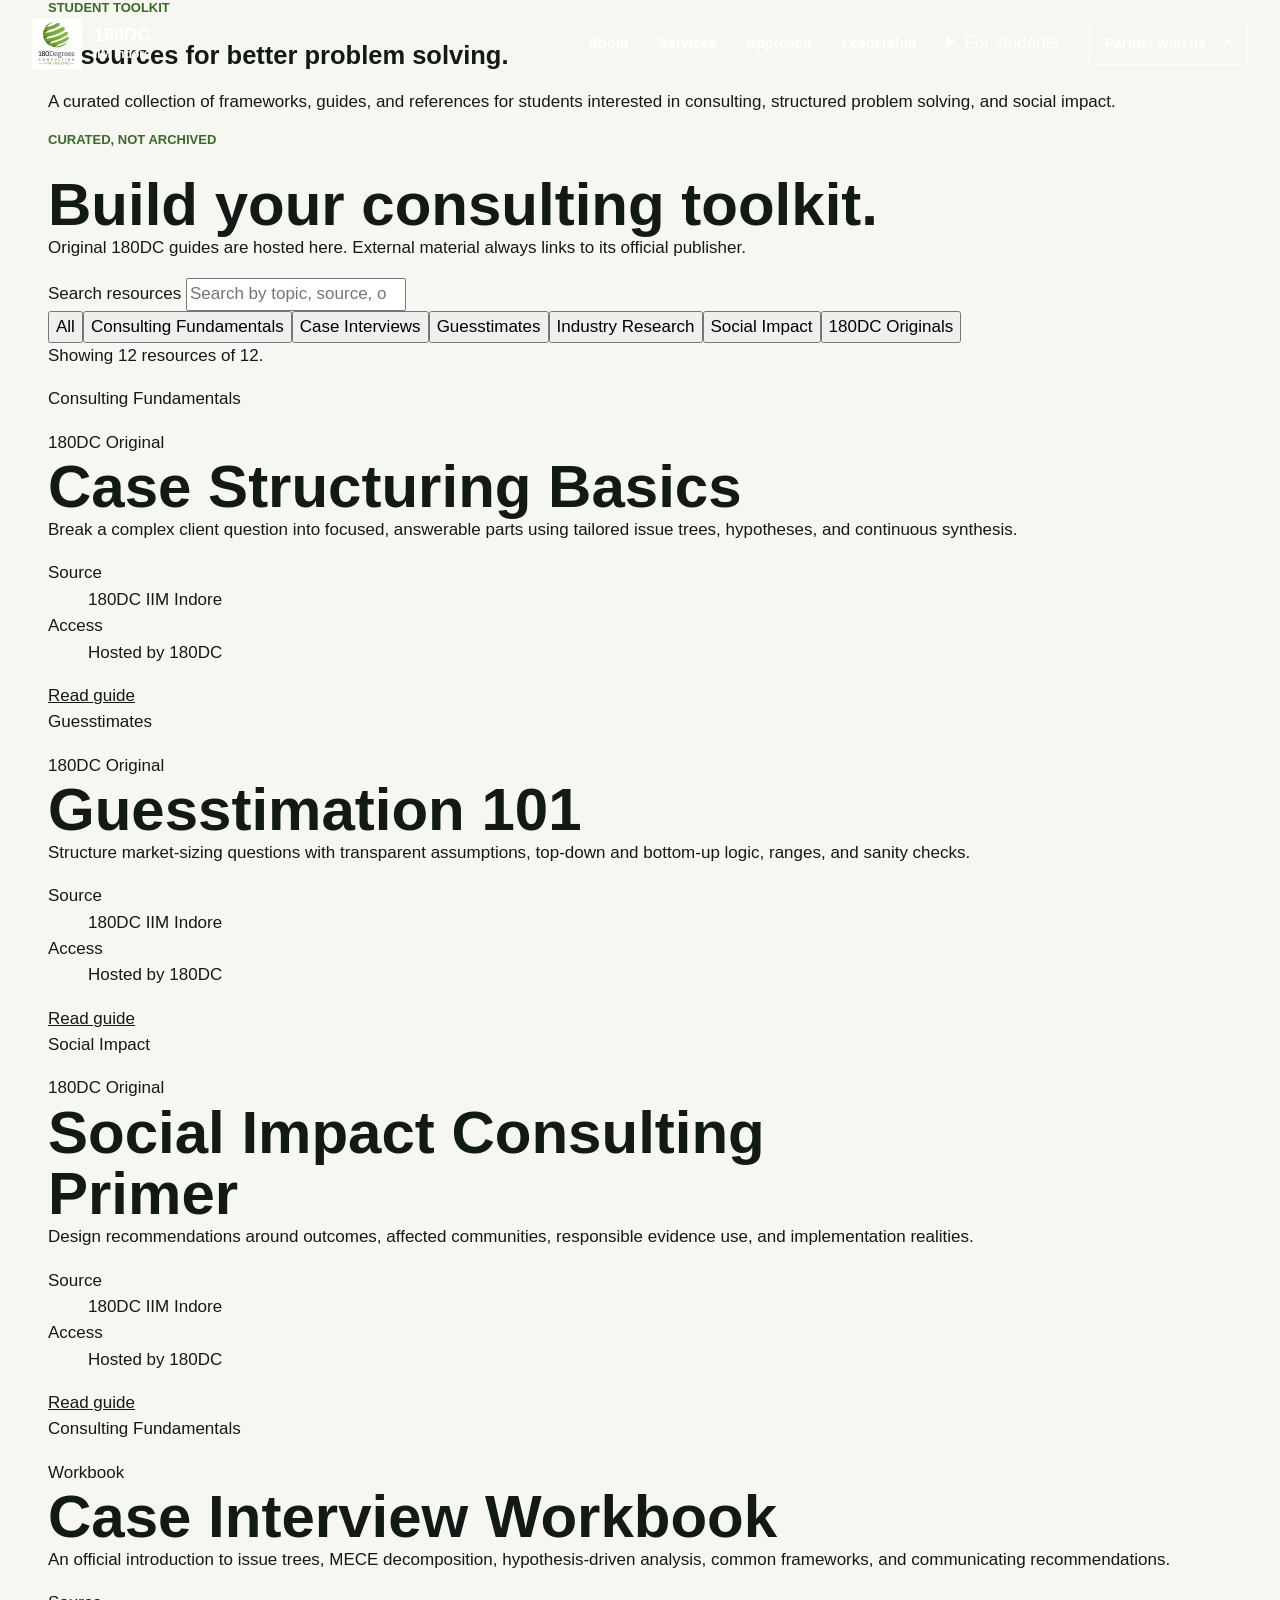
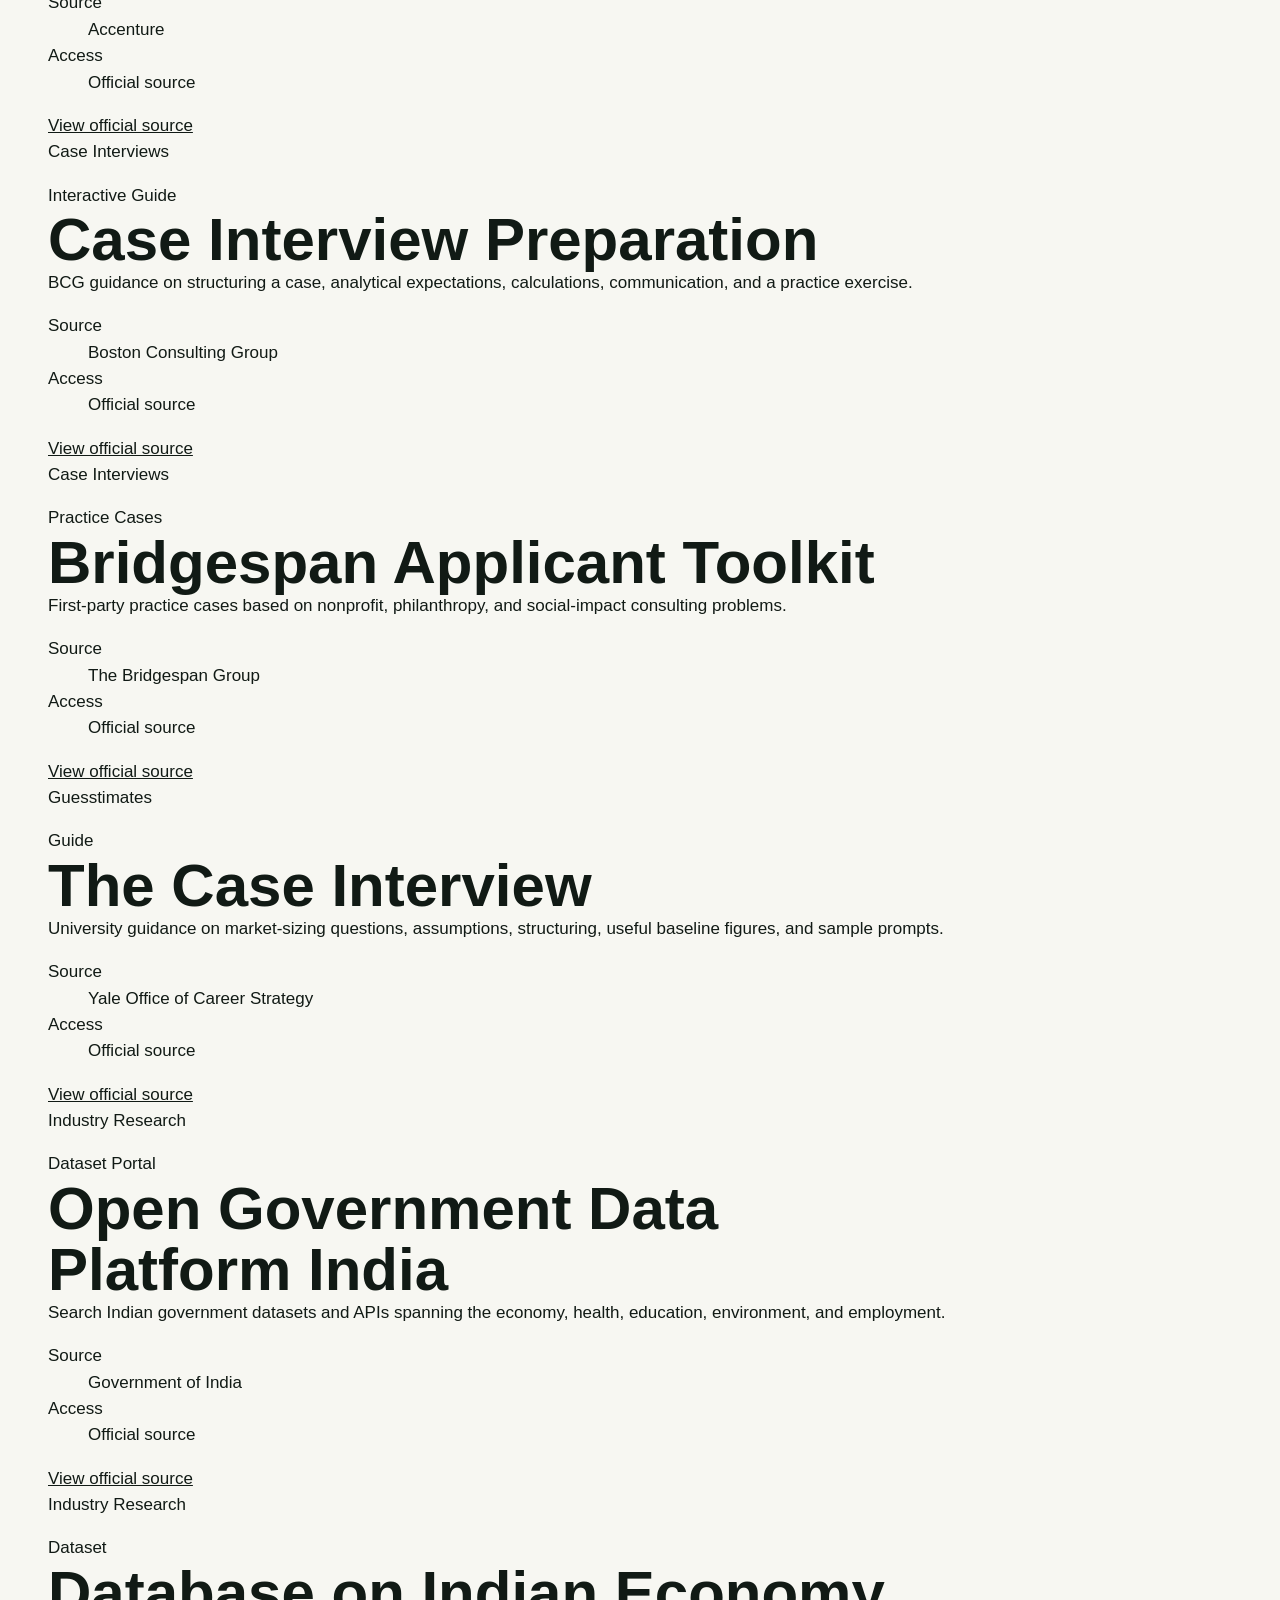
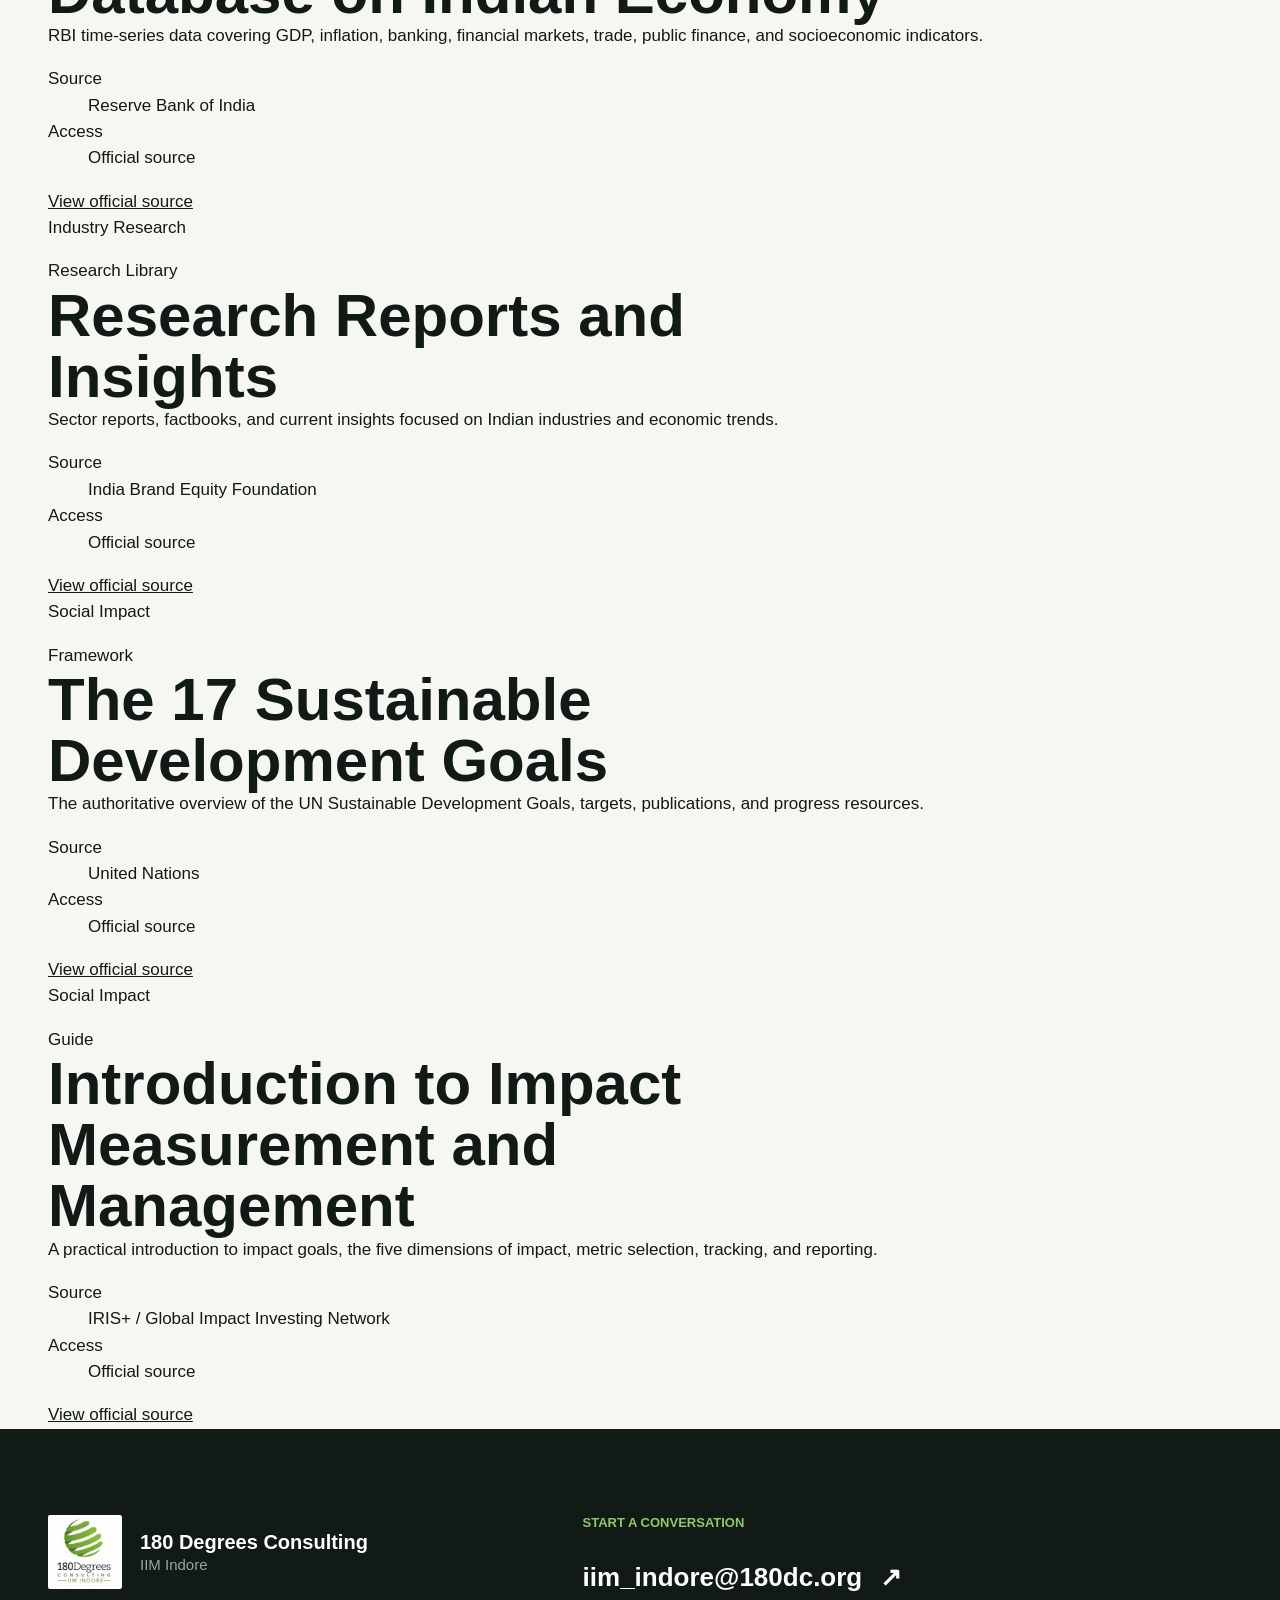
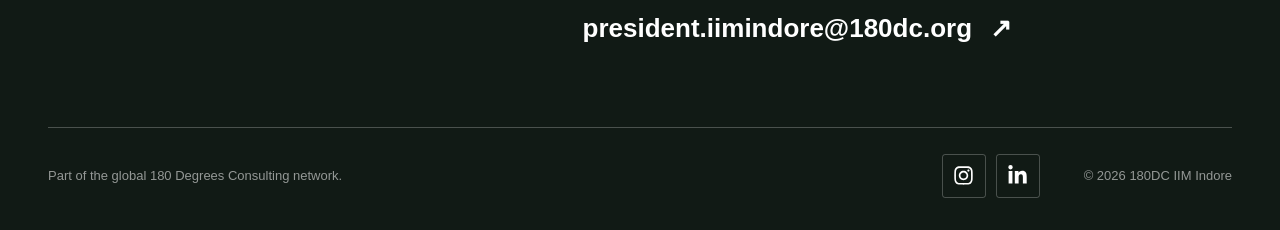
==== resources.html @ e12221c1 "Update website" ====
<!doctype html>
<html lang="en">
<head>
  <meta charset="utf-8">
  <meta name="viewport" content="width=device-width, initial-scale=1">
  <meta name="description" content="Curated consulting frameworks, guides, datasets, and social-impact resources from 180 Degrees Consulting IIM Indore.">
  <meta name="theme-color" content="#111a15">
  <title>Student Resources | 180 Degrees Consulting IIM Indore</title>
  <link rel="icon" href="assets/180dc-iim-indore-logo.jpg" type="image/jpeg">
  <link rel="stylesheet" href="styles.css">
  <script>document.documentElement.classList.add('js');</script>
</head>
<body class="inner-page resources-page">
  <a class="skip-link" href="#main-content">Skip to content</a>

  <header class="site-header site-header--solid" data-header>
    <div class="site-header__inner">
      <a class="brand" href="index.html#home" aria-label="180 Degrees Consulting IIM Indore, home">
        <img src="assets/180dc-iim-indore-logo.jpg" width="200" height="200" alt="">
        <span class="brand__name">180DC</span>
        <span class="brand__place">IIM Indore</span>
      </a>

      <button class="menu-toggle" type="button" aria-expanded="false" aria-controls="site-navigation" aria-label="Open menu" data-menu-toggle>
        <span></span>
        <span></span>
      </button>

      <nav class="site-nav" id="site-navigation" aria-label="Primary navigation" data-menu>
        <a href="index.html#about">About</a>
        <a href="index.html#services">Services</a>
        <a href="index.html#approach">Approach</a>
        <a href="index.html#leadership">Leadership</a>
        <details class="site-nav__group" data-nav-group>
          <summary>For students</summary>
          <div class="site-nav__submenu">
            <a href="index.html#join">Join 180DC</a>
            <a href="resources.html" aria-current="page">Resources</a>
          </div>
        </details>
        <a class="site-nav__cta" href="mailto:iim_indore@180dc.org?subject=Consulting%20Partnership%20Enquiry">Partner with us <span aria-hidden="true">&nearr;</span></a>
      </nav>
    </div>
  </header>

  <main id="main-content">
    <section class="resource-hero" aria-labelledby="resource-title">
      <div class="container resource-hero__inner">
        <p class="eyebrow">Student toolkit</p>
        <h1 id="resource-title">Resources for better problem solving.</h1>
        <p>A curated collection of frameworks, guides, and references for students interested in consulting, structured problem solving, and social impact.</p>
      </div>
    </section>

    <section class="resource-library" aria-labelledby="library-title">
      <div class="container">
        <div class="resource-library__heading">
          <div>
            <p class="eyebrow">Curated, not archived</p>
            <h2 id="library-title">Build your consulting toolkit.</h2>
          </div>
          <p>Original 180DC guides are hosted here. External material always links to its official publisher.</p>
        </div>

        <div class="resource-toolbar">
          <div class="resource-search">
            <label for="resource-search">Search resources</label>
            <input id="resource-search" type="search" placeholder="Search by topic, source, or skill" autocomplete="off" data-resource-search>
          </div>
          <div class="resource-filters" role="group" aria-label="Filter resources by category" data-resource-filters></div>
        </div>

        <p class="resource-status" aria-live="polite" data-resource-status></p>
        <div class="resource-grid" data-resource-grid></div>

        <div class="resource-empty" data-resource-empty hidden>
          <h2 data-empty-title>Resources coming soon.</h2>
          <p data-empty-copy>We are currently curating high-quality material for this section.</p>
          <button class="button button--dark" type="button" data-resource-reset>Clear filters</button>
        </div>

        <noscript>
          <p class="resource-empty">Enable JavaScript to browse and filter the resource collection.</p>
        </noscript>
      </div>
    </section>
  </main>

  <footer class="site-footer" id="contact">
    <div class="container footer-main">
      <div class="footer-brand">
        <img src="assets/180dc-iim-indore-logo.jpg" width="200" height="200" alt="180 Degrees Consulting IIM Indore logo" loading="lazy">
        <div>
          <strong>180 Degrees Consulting</strong>
          <span>IIM Indore</span>
        </div>
      </div>

      <div class="footer-contact">
        <p class="eyebrow eyebrow--light">Start a conversation</p>
        <a href="mailto:iim_indore@180dc.org">iim_indore@180dc.org <span aria-hidden="true">&nearr;</span></a>
        <a href="mailto:president.iimindore@180dc.org">president.iimindore@180dc.org <span aria-hidden="true">&nearr;</span></a>
      </div>
    </div>

    <div class="container footer-bottom">
      <p>Part of the global 180 Degrees Consulting network.</p>
      <nav class="footer-socials" aria-label="Social media">
        <a href="https://www.instagram.com/180dc_iimi/" target="_blank" rel="noreferrer" aria-label="Instagram" title="Instagram">
          <img src="assets/instagram.svg" width="24" height="24" alt="">
        </a>
        <a href="https://www.linkedin.com/company/180degrees-consulting-iim-indore/posts/?feedView=all" target="_blank" rel="noreferrer" aria-label="LinkedIn" title="LinkedIn">
          <img src="assets/linkedin.svg" width="24" height="24" alt="">
        </a>
      </nav>
      <p>&copy; <span data-year>2026</span> 180DC IIM Indore</p>
    </div>
  </footer>

  <script src="data/resources.js"></script>
  <script src="resources.js"></script>
  <script src="script.js"></script>
</body>
</html>
---- styles.css ----
:root {
  --ink: #111a15;
  --ink-soft: #243129;
  --paper: #f7f7f2;
  --white: #ffffff;
  --green: #5aa22f;
  --green-dark: #376c25;
  --brand-green: #86bc2a;
  --brand-ink: #0f0f0f;
  --sage: #dfe8db;
  --line: rgba(17, 26, 21, 0.2);
  --line-light: rgba(255, 255, 255, 0.24);
  --container: 1240px;
  --header-height: 88px;
  color-scheme: light;
}

* {
  box-sizing: border-box;
}

html {
  scroll-behavior: smooth;
  scroll-padding-top: var(--header-height);
}

body {
  margin: 0;
  color: var(--ink);
  background: var(--paper);
  font-family: Aptos, "Segoe UI", Arial, sans-serif;
  font-size: 17px;
  line-height: 1.55;
  letter-spacing: 0;
  -webkit-font-smoothing: antialiased;
}

body.menu-open {
  overflow: hidden;
}

img {
  display: block;
  max-width: 100%;
  height: auto;
}

a {
  color: inherit;
}

button,
a {
  -webkit-tap-highlight-color: transparent;
}

button,
input,
textarea,
select {
  font: inherit;
  letter-spacing: 0;
}

::selection {
  color: var(--white);
  background: var(--green-dark);
}

.skip-link {
  position: fixed;
  z-index: 1000;
  top: 12px;
  left: 12px;
  padding: 10px 16px;
  color: var(--ink);
  background: var(--white);
  transform: translateY(-160%);
  transition: transform 180ms ease;
}

.skip-link:focus {
  transform: translateY(0);
}

.container {
  width: min(calc(100% - 96px), var(--container));
  margin-inline: auto;
}

.section {
  padding: 132px 0;
}

.section--light {
  background: var(--paper);
}

.section--ink {
  color: var(--white);
  background: var(--ink);
}

.section--brand {
  color: var(--brand-ink);
  background: var(--brand-green);
}

.eyebrow {
  margin: 0 0 26px;
  color: var(--green-dark);
  font-size: 13px;
  font-weight: 700;
  line-height: 1.2;
  text-transform: uppercase;
  letter-spacing: 0;
}

.eyebrow--light {
  color: var(--white);
}

.eyebrow--green {
  color: #86cb58;
}

h1,
h2,
h3,
p {
  letter-spacing: 0;
}

h1,
h2,
h3 {
  margin-top: 0;
  font-family: "Aptos Display", Aptos, "Segoe UI", Arial, sans-serif;
  font-weight: 650;
  line-height: 1.02;
}

h2 {
  max-width: 880px;
  margin-bottom: 0;
  font-size: 60px;
}

h3 {
  font-size: 28px;
}

p {
  margin-top: 0;
}

.lead {
  color: var(--ink);
  font-size: 25px;
  line-height: 1.35;
}

.button {
  display: inline-flex;
  min-height: 54px;
  align-items: center;
  justify-content: center;
  gap: 20px;
  padding: 14px 22px;
  border: 1px solid transparent;
  border-radius: 3px;
  font-size: 15px;
  font-weight: 700;
  line-height: 1.1;
  text-decoration: none;
  transition: color 180ms ease, background 180ms ease, border-color 180ms ease, transform 180ms ease;
}

.button:hover {
  transform: translateY(-2px);
}

.button:focus-visible,
.text-link:focus-visible,
.site-nav a:focus-visible,
.footer-socials a:focus-visible,
.footer-contact a:focus-visible {
  outline: 3px solid var(--green);
  outline-offset: 4px;
}

.button--primary {
  color: var(--white);
  background: var(--green-dark);
  border-color: var(--green-dark);
}

.button--primary:hover {
  background: #2c5a1d;
  border-color: #2c5a1d;
}

.button--ghost {
  color: var(--white);
  background: transparent;
  border-color: rgba(255, 255, 255, 0.75);
}

.button--ghost:hover {
  color: var(--ink);
  background: var(--white);
}

.button--dark {
  color: var(--white);
  background: var(--ink);
  border-color: var(--ink);
}

.button--dark:hover {
  color: var(--ink);
  background: transparent;
}

.button--light {
  color: var(--ink);
  background: var(--white);
  border-color: var(--white);
}

.button--light:hover {
  color: var(--white);
  background: transparent;
}

.text-link {
  display: inline-flex;
  align-items: center;
  gap: 18px;
  padding-bottom: 4px;
  border-bottom: 1px solid currentColor;
  font-size: 15px;
  font-weight: 700;
  text-decoration: none;
}

.text-link span,
.button span,
.site-nav__cta span,
.footer-contact span,
.footer-socials span {
  transition: transform 180ms ease;
}

.text-link:hover span,
.button:hover span,
.site-nav__cta:hover span,
.footer-contact a:hover span,
.footer-socials a:hover span {
  transform: translate(3px, -3px);
}

.site-header {
  position: fixed;
  z-index: 100;
  top: 0;
  right: 0;
  left: 0;
  height: var(--header-height);
  color: var(--white);
  border-bottom: 1px solid transparent;
  transition: height 220ms ease, background 220ms ease, border-color 220ms ease, box-shadow 220ms ease;
}

.site-header.is-scrolled,
.site-header.is-open {
  height: 76px;
  background: var(--ink);
  border-color: rgba(255, 255, 255, 0.12);
  box-shadow: 0 8px 24px rgba(0, 0, 0, 0.12);
}

.site-header__inner {
  width: min(calc(100% - 64px), 1380px);
  height: 100%;
  margin-inline: auto;
  display: flex;
  align-items: center;
  justify-content: space-between;
}

.brand {
  display: grid;
  grid-template-columns: 50px auto;
  grid-template-rows: 1fr 1fr;
  column-gap: 12px;
  color: inherit;
  line-height: 1;
  text-decoration: none;
}

.brand img {
  width: 50px;
  height: 50px;
  grid-row: 1 / 3;
  object-fit: cover;
  border-radius: 2px;
}

.brand__name {
  align-self: end;
  font-size: 18px;
  font-weight: 750;
}

.brand__place {
  align-self: start;
  margin-top: 4px;
  font-size: 12px;
  font-weight: 600;
}

.site-nav {
  display: flex;
  align-items: center;
  gap: 30px;
}

.site-nav a {
  position: relative;
  font-size: 14px;
  font-weight: 650;
  text-decoration: none;
}

.site-nav > a:not(.site-nav__cta)::after {
  position: absolute;
  right: 0;
  bottom: -6px;
  left: 0;
  height: 1px;
  background: currentColor;
  content: "";
  transform: scaleX(0);
  transform-origin: right;
  transition: transform 180ms ease;
}

.site-nav > a:not(.site-nav__cta):hover::after {
  transform: scaleX(1);
  transform-origin: left;
}

.site-nav__cta {
  display: inline-flex;
  min-height: 42px;
  align-items: center;
  gap: 14px;
  padding: 10px 15px;
  border: 1px solid rgba(255, 255, 255, 0.7);
  border-radius: 3px;
}

.site-nav__cta:hover {
  color: var(--ink);
  background: var(--white);
}

.menu-toggle {
  display: none;
}

.hero {
  position: relative;
  height: calc(100svh - 54px);
  min-height: 560px;
  overflow: hidden;
  color: var(--white);
  background: var(--ink);
}

.hero__image,
.hero__overlay {
  position: absolute;
  inset: 0;
  width: 100%;
  height: 100%;
}

.hero__image {
  object-fit: cover;
  object-position: 61% center;
  transform: scale(1.015);
  animation: hero-settle 1.8s cubic-bezier(0.22, 1, 0.36, 1) forwards;
}

.hero__overlay {
  background: rgba(7, 16, 11, 0.48);
}

.hero__content {
  position: relative;
  z-index: 1;
  height: 100%;
  display: flex;
  flex-direction: column;
  justify-content: center;
  align-items: flex-start;
  padding-top: 84px;
}

.hero h1 {
  width: 100%;
  max-width: 980px;
  margin: 0 0 26px;
  font-size: 76px;
  text-wrap: balance;
}

.hero__statement {
  width: 100%;
  max-width: 780px;
  margin: 0 0 14px;
  font-size: 30px;
  font-weight: 600;
  line-height: 1.2;
}

.hero__copy {
  width: 100%;
  max-width: 650px;
  margin: 0 0 34px;
  color: rgba(255, 255, 255, 0.92);
  font-size: 18px;
}

.hero__actions {
  display: flex;
  gap: 12px;
}

.hero__scroll {
  position: absolute;
  z-index: 2;
  right: 38px;
  bottom: 28px;
  display: flex;
  align-items: center;
  gap: 14px;
  color: var(--white);
  font-size: 12px;
  font-weight: 700;
  text-decoration: none;
  text-transform: uppercase;
  transform: rotate(90deg) translateX(-100%);
  transform-origin: left bottom;
}

.hero__scroll-line {
  display: block;
  width: 54px;
  height: 1px;
  overflow: hidden;
  background: rgba(255, 255, 255, 0.45);
}

.hero__scroll-line::after {
  display: block;
  width: 100%;
  height: 100%;
  background: var(--white);
  content: "";
  animation: scroll-line 2s ease-in-out infinite;
}

.about-grid {
  display: grid;
  grid-template-columns: minmax(0, 1.05fr) minmax(360px, 0.7fr);
  gap: 110px;
  align-items: start;
}

.about-copy {
  padding-top: 38px;
  color: #415048;
}

.about-copy p:not(.lead) {
  margin-bottom: 22px;
}

.about-copy .text-link {
  margin-top: 10px;
  color: var(--ink);
}

.value-lines {
  display: grid;
  grid-template-columns: repeat(3, minmax(0, 1fr));
  gap: 38px;
  margin-top: 104px;
}

.value-line {
  display: grid;
  grid-template-columns: 38px 1fr;
  padding-top: 22px;
  border-top: 1px solid var(--line);
}

.value-line > span {
  grid-row: 1 / 3;
  color: var(--green-dark);
  font-size: 12px;
  font-weight: 750;
}

.value-line strong {
  font-size: 20px;
}

.value-line p {
  margin: 7px 0 0;
  color: #59665f;
  font-size: 15px;
}

.chapter-figure {
  position: relative;
  width: 100%;
  margin: 0;
  overflow: hidden;
  background: var(--ink);
}

.chapter-figure img {
  width: 100%;
  aspect-ratio: 3 / 2;
  object-fit: cover;
}

.chapter-figure figcaption {
  position: absolute;
  right: 0;
  bottom: 0;
  display: flex;
  width: min(560px, calc(100% - 48px));
  min-height: 96px;
  align-items: center;
  justify-content: space-between;
  gap: 20px;
  padding: 22px 30px;
  color: var(--white);
  background: var(--ink);
}

.chapter-figure figcaption span {
  color: #8fc965;
  font-size: 12px;
  font-weight: 750;
  text-transform: uppercase;
}

.chapter-figure figcaption strong {
  font-size: 19px;
  text-align: right;
}

.section-heading--split {
  display: grid;
  grid-template-columns: minmax(0, 1.2fr) minmax(300px, 0.5fr);
  gap: 100px;
  align-items: end;
}

.section-heading--split > p {
  margin: 0 0 8px;
  font-size: 18px;
}

.section--ink .section-heading--split > p {
  color: rgba(255, 255, 255, 0.68);
}

.services-grid {
  display: grid;
  grid-template-columns: repeat(2, minmax(0, 1fr));
  gap: 16px;
  margin-top: 72px;
}

.service-card {
  min-height: 330px;
  display: flex;
  flex-direction: column;
  padding: 34px;
  border: 1px solid rgba(255, 255, 255, 0.16);
  border-radius: 6px;
  background: rgba(255, 255, 255, 0.035);
  transition: background 200ms ease, border-color 200ms ease, transform 200ms ease;
}

.service-card:hover {
  background: rgba(255, 255, 255, 0.07);
  border-color: rgba(134, 203, 88, 0.7);
  transform: translateY(-4px);
}

.service-card__top {
  display: flex;
  justify-content: space-between;
  color: #8fc965;
  font-size: 13px;
  font-weight: 750;
}

.service-card h3 {
  max-width: 430px;
  margin: auto 0 18px;
  font-size: 34px;
}

.service-card p {
  max-width: 500px;
  margin: 0;
  color: rgba(255, 255, 255, 0.67);
  font-size: 16px;
}

.exchange {
  background: var(--sage);
}

.exchange h2 {
  margin-bottom: 80px;
}

.exchange-grid {
  display: grid;
  grid-template-columns: repeat(2, minmax(0, 1fr));
  border-top: 1px solid var(--line);
  border-bottom: 1px solid var(--line);
}

.exchange-grid article {
  position: relative;
  min-height: 460px;
  padding: 54px 56px 54px 0;
}

.exchange-grid article + article {
  padding-right: 0;
  padding-left: 56px;
  border-left: 1px solid var(--line);
}

.exchange-grid__number {
  position: absolute;
  top: 44px;
  right: 22px;
  color: rgba(17, 26, 21, 0.12);
  font-size: 92px;
  font-weight: 700;
  line-height: 1;
}

.exchange-grid__for {
  color: var(--green-dark);
  font-size: 13px;
  font-weight: 750;
  text-transform: uppercase;
}

.exchange-grid h3 {
  max-width: 430px;
  margin: 62px 0 22px;
  font-size: 36px;
}

.exchange-grid article > p:not(.exchange-grid__for) {
  max-width: 470px;
  color: #4c5a52;
}

.exchange-grid .text-link {
  margin-top: 22px;
}

.learning-framework {
  background: var(--white);
}

.learning-framework__heading > p {
  color: #4c5a52;
}

.learning-framework__heading a {
  text-decoration-color: var(--brand-green);
  text-decoration-thickness: 2px;
  text-underline-offset: 4px;
}

.learning-pillars {
  display: grid;
  grid-template-columns: repeat(3, minmax(0, 1fr));
  margin-top: 86px;
  margin-bottom: 0;
  padding-left: 0;
  list-style: none;
}

.learning-pillars li {
  min-width: 0;
  min-height: 330px;
  padding: 26px 40px 0;
  border-top: 2px solid var(--ink);
}

.learning-pillars li:first-child {
  padding-left: 0;
}

.learning-pillars li + li {
  border-left: 1px solid var(--line);
}

.learning-pillars li:last-child {
  padding-right: 0;
}

.learning-pillars__number {
  display: block;
  margin-bottom: 66px;
  color: #536158;
  font-size: 13px;
  font-weight: 750;
}

.learning-pillars__gloss {
  margin: 0 0 12px;
  color: var(--green-dark);
  font-size: 13px;
  font-weight: 750;
  text-transform: uppercase;
}

.learning-pillars h3 {
  margin: 0 0 20px;
  font-size: 50px;
}

.learning-pillars li > p:last-child {
  max-width: 340px;
  margin: 0;
  color: #4c5a52;
  font-size: 16px;
}

.section--brand .section-heading--split > p {
  color: rgba(15, 15, 15, 0.72);
}

.section--brand .process-list li,
.section--brand .process-list li::before {
  border-color: var(--brand-ink);
}

.section--brand .process-list p {
  color: rgba(15, 15, 15, 0.72);
}

.process-list {
  display: grid;
  grid-template-columns: repeat(4, minmax(0, 1fr));
  margin-top: 86px;
  margin-bottom: 0;
  padding-left: 0;
  list-style: none;
}

.process-list li {
  position: relative;
  min-height: 286px;
  padding: 28px 26px 0;
  border-top: 2px solid var(--ink);
}

.process-list li::before {
  position: absolute;
  top: -7px;
  left: 0;
  width: 12px;
  height: 12px;
  border: 2px solid var(--ink);
  border-radius: 50%;
  background: var(--brand-green);
  content: "";
}

.process-list li > span {
  font-size: 13px;
  font-weight: 750;
}

.process-list h3 {
  margin: 92px 0 12px;
  font-size: 30px;
}

.process-list p {
  margin: 0;
  color: rgba(17, 26, 21, 0.7);
  font-size: 15px;
}

.leadership {
  background: var(--paper);
}

.leadership-heading {
  display: grid;
  grid-template-columns: minmax(0, 1.1fr) minmax(320px, 0.65fr);
  gap: 80px;
  align-items: end;
}

.leadership-heading > p {
  max-width: 520px;
  margin: 0 0 8px;
  color: #536158;
  font-size: 18px;
}

.leadership-carousel {
  min-width: 0;
  margin-top: 72px;
}

.leadership-carousel__viewport,
.leadership-carousel__track,
.leader-slide,
.leader-slide__content {
  min-width: 0;
}

.leadership-carousel__viewport {
  touch-action: pan-y;
}

.leadership-carousel__track {
  margin: 0;
  padding: 0;
  list-style: none;
}

.leader-slide {
  display: grid;
  grid-template-columns: minmax(280px, 440px) minmax(0, 1fr);
  gap: 88px;
  align-items: center;
}

.leader-slide + .leader-slide {
  margin-top: 96px;
  padding-top: 96px;
  border-top: 1px solid var(--line);
}

.leadership-carousel.is-ready .leadership-carousel__track {
  display: grid;
}

.leadership-carousel.is-ready .leader-slide {
  grid-area: 1 / 1;
  z-index: 0;
  opacity: 0;
  pointer-events: none;
  visibility: hidden;
  transform: translateY(14px);
  transition:
    opacity 900ms cubic-bezier(0.22, 1, 0.36, 1),
    transform 900ms cubic-bezier(0.22, 1, 0.36, 1),
    visibility 0s linear 900ms;
}

.leadership-carousel.is-ready .leader-slide + .leader-slide {
  margin-top: 0;
  padding-top: 0;
  border-top: 0;
}

.leadership-carousel.is-ready .leader-slide.is-active {
  z-index: 1;
  opacity: 1;
  pointer-events: auto;
  visibility: visible;
  transform: translateY(0);
  transition-delay: 0s;
}

.leader-slide__media {
  position: relative;
  width: 100%;
  max-width: 440px;
  aspect-ratio: 4 / 5;
  margin: 0;
}

.leader-slide__media::before {
  position: absolute;
  top: -18px;
  right: -18px;
  width: 44%;
  height: 38%;
  background: var(--brand-green);
  content: "";
}

.leader-slide__media img {
  position: relative;
  z-index: 1;
  width: 100%;
  height: 100%;
  object-fit: cover;
  object-position: 50% 50%;
}

.leader-slide__media--prahith img {
  object-position: 50% 28%;
}

.leader-slide__media--presidents img {
  object-position: 50% 50%;
}

.leader-slide__media--aditya img {
  object-position: 52% 50%;
}

.leader-slide__role {
  margin: 0 0 18px;
  color: var(--green-dark);
  font-size: 14px;
  font-weight: 750;
  text-transform: uppercase;
}

.leader-slide h3 {
  max-width: 680px;
  margin-bottom: 34px;
  font-size: 60px;
  overflow-wrap: anywhere;
}

.leader-slide__chapter {
  margin: 0;
  color: #536158;
  font-size: 16px;
  font-weight: 650;
  line-height: 1.4;
}

.pathways {
  display: grid;
  grid-template-columns: repeat(2, minmax(0, 1fr));
}

.pathway {
  min-height: 620px;
  display: flex;
  align-items: flex-end;
  padding: 76px max(48px, calc((100vw - var(--container)) / 2));
}

.pathway > div {
  max-width: 520px;
}

.pathway h2 {
  margin-bottom: 28px;
  font-size: 54px;
}

.pathway p:not(.eyebrow) {
  margin-bottom: 34px;
  font-size: 18px;
}

.pathway--partner {
  color: var(--white);
  background: var(--green-dark);
}

.pathway--partner p:not(.eyebrow) {
  color: rgba(255, 255, 255, 0.78);
}

.pathway--join {
  color: var(--brand-ink);
  background: var(--brand-green);
}

.pathway--join .button--dark {
  color: var(--white);
  background: var(--brand-ink);
  border-color: var(--brand-ink);
}

.pathway--join .button--dark:hover {
  color: var(--brand-ink);
  background: var(--white);
  border-color: var(--white);
}

.site-footer {
  padding: 86px 0 32px;
  color: var(--white);
  background: var(--ink);
}

.footer-main {
  display: grid;
  grid-template-columns: 0.7fr 1fr;
  gap: 80px;
  align-items: start;
  padding-bottom: 74px;
}

.footer-brand {
  display: flex;
  align-items: center;
  gap: 18px;
}

.footer-brand img {
  width: 74px;
  height: 74px;
  object-fit: cover;
  border-radius: 2px;
}

.footer-brand div {
  display: flex;
  flex-direction: column;
  line-height: 1.3;
}

.footer-brand strong {
  font-size: 20px;
}

.footer-brand span {
  color: rgba(255, 255, 255, 0.6);
  font-size: 15px;
}

.footer-contact {
  display: flex;
  flex-direction: column;
  align-items: flex-start;
}

.footer-contact .eyebrow {
  margin-bottom: 22px;
  color: #8fc965;
}

.footer-contact a {
  display: inline-flex;
  align-items: center;
  gap: 18px;
  padding: 5px 0;
  font-size: 26px;
  font-weight: 600;
  text-decoration: none;
}

.footer-bottom {
  display: grid;
  grid-template-columns: 1fr auto auto;
  gap: 44px;
  align-items: center;
  padding-top: 26px;
  border-top: 1px solid var(--line-light);
  color: rgba(255, 255, 255, 0.55);
  font-size: 13px;
}

.footer-bottom p {
  margin: 0;
}

.footer-socials {
  display: flex;
  gap: 10px;
}

.footer-socials a {
  width: 44px;
  height: 44px;
  display: grid;
  place-items: center;
  border: 1px solid var(--line-light);
  border-radius: 3px;
  color: var(--white);
  text-decoration: none;
  transition: background 180ms ease, border-color 180ms ease, transform 180ms ease;
}

.footer-socials a:hover {
  background: var(--green-dark);
  border-color: var(--green-dark);
  transform: translateY(-2px);
}

.footer-socials img {
  width: 21px;
  height: 21px;
}

.js [data-reveal] {
  opacity: 0;
  transform: translateY(24px);
  transition: opacity 700ms cubic-bezier(0.22, 1, 0.36, 1), transform 700ms cubic-bezier(0.22, 1, 0.36, 1);
}

.js [data-reveal].is-visible {
  opacity: 1;
  transform: translateY(0);
}

@keyframes hero-settle {
  to { transform: scale(1); }
}

@keyframes scroll-line {
  0% { transform: translateX(-100%); }
  50%, 100% { transform: translateX(100%); }
}

@media (max-width: 1080px) {
  .container {
    width: min(calc(100% - 64px), var(--container));
  }

  .site-nav {
    gap: 20px;
  }

  .hero h1 {
    font-size: 64px;
  }

  h2 {
    font-size: 52px;
  }

  .about-grid {
    gap: 64px;
  }

  .leader-slide {
    gap: 64px;
  }

  .process-list {
    grid-template-columns: repeat(2, minmax(0, 1fr));
    row-gap: 52px;
  }

  .pathway {
    min-height: 560px;
    padding: 64px 40px;
  }
}

@media (max-width: 900px) {
  .learning-pillars {
    grid-template-columns: 1fr;
    gap: 42px;
    margin-top: 64px;
  }

  .learning-pillars li,
  .learning-pillars li:first-child,
  .learning-pillars li:last-child {
    min-height: 0;
    padding: 28px 0 8px;
  }

  .learning-pillars li + li {
    border-left: 0;
  }

  .learning-pillars__number {
    margin-bottom: 44px;
  }

  .leadership-carousel {
    max-width: 680px;
  }

  .leader-slide {
    grid-template-columns: 1fr;
    gap: 42px;
  }

  .leader-slide__media {
    max-width: 500px;
  }

  .leader-slide__media::before {
    top: -14px;
    right: -14px;
  }

}

@media (max-width: 820px) {
  :root {
    --header-height: 72px;
  }

  .container {
    width: min(calc(100% - 40px), var(--container));
  }

  .section {
    padding: 92px 0;
  }

  h2 {
    font-size: 44px;
  }

  .site-header,
  .site-header.is-scrolled,
  .site-header.is-open {
    height: 72px;
  }

  .site-header__inner {
    width: calc(100% - 40px);
  }

  .brand {
    grid-template-columns: 42px auto;
  }

  .brand img {
    width: 42px;
    height: 42px;
  }

  .menu-toggle {
    position: relative;
    z-index: 2;
    width: 44px;
    height: 44px;
    display: grid;
    place-items: center;
    padding: 0;
    border: 0;
    color: var(--white);
    background: transparent;
    cursor: pointer;
  }

  .menu-toggle span {
    position: absolute;
    width: 24px;
    height: 2px;
    background: currentColor;
    transition: transform 180ms ease, top 180ms ease;
  }

  .menu-toggle span:first-child {
    top: 17px;
  }

  .menu-toggle span:last-child {
    top: 25px;
  }

  .menu-toggle[aria-expanded="true"] span:first-child {
    top: 21px;
    transform: rotate(45deg);
  }

  .menu-toggle[aria-expanded="true"] span:last-child {
    top: 21px;
    transform: rotate(-45deg);
  }

  .site-nav {
    position: fixed;
    inset: 72px 0 0;
    display: flex;
    flex-direction: column;
    align-items: stretch;
    gap: 0;
    padding: 30px 20px 44px;
    color: var(--white);
    background: var(--ink);
    opacity: 0;
    pointer-events: none;
    visibility: hidden;
    transform: translateY(-12px);
    transition: opacity 180ms ease, transform 180ms ease, visibility 0s linear 180ms;
  }

  .site-nav.is-open {
    opacity: 1;
    pointer-events: auto;
    visibility: visible;
    transform: translateY(0);
    transition-delay: 0s;
  }

  .site-nav > a:not(.site-nav__cta) {
    display: block;
  }

  .site-nav a {
    padding: 17px 4px;
    border-bottom: 1px solid rgba(255, 255, 255, 0.14);
    font-size: 24px;
  }

  .site-nav__cta {
    min-height: 54px;
    justify-content: space-between;
    margin-top: 22px;
    padding: 14px 16px !important;
    border: 1px solid rgba(255, 255, 255, 0.6) !important;
    font-size: 16px !important;
  }

  .hero {
    height: calc(100svh - 48px);
    min-height: 560px;
  }

  .hero__content {
    padding-top: 72px;
    padding-bottom: 36px;
    justify-content: flex-end;
  }

  .hero__image {
    object-position: 67% center;
  }

  .hero h1 {
    font-size: 52px;
  }

  .hero__statement {
    font-size: 25px;
  }

  .hero__copy {
    max-width: 560px;
    font-size: 16px;
  }

  .hero__scroll {
    display: none;
  }

  .about-grid,
  .section-heading--split,
  .leadership-heading,
  .footer-main {
    grid-template-columns: 1fr;
  }

  .about-grid,
  .section-heading--split,
  .leadership-heading {
    gap: 42px;
  }

  .about-copy {
    padding-top: 0;
  }

  .value-lines {
    grid-template-columns: 1fr;
    gap: 28px;
    margin-top: 72px;
  }

  .chapter-figure figcaption {
    position: relative;
    width: 100%;
    max-width: none;
  }

  .services-grid {
    grid-template-columns: 1fr;
  }

  .service-card {
    min-height: 290px;
  }

  .exchange-grid {
    grid-template-columns: 1fr;
  }

  .exchange-grid article,
  .exchange-grid article + article {
    min-height: 400px;
    padding: 46px 0;
    border-left: 0;
  }

  .exchange-grid article + article {
    border-top: 1px solid var(--line);
  }

  .exchange-grid__number {
    right: 12px;
  }

  .pathways {
    grid-template-columns: 1fr;
  }

  .pathway {
    min-height: 520px;
    padding: 64px 32px;
  }

  .footer-main {
    gap: 54px;
  }

  .footer-bottom {
    grid-template-columns: 1fr auto;
  }

  .footer-bottom > p:first-child {
    grid-column: 1 / -1;
  }
}

@media (max-width: 560px) {
  body {
    font-size: 16px;
  }

  .container {
    width: calc(100% - 36px);
  }

  .section {
    padding: 78px 0;
  }

  .eyebrow {
    margin-bottom: 20px;
  }

  h2 {
    font-size: 38px;
  }

  .brand__name {
    font-size: 16px;
  }

  .brand__place {
    font-size: 11px;
  }

  .hero {
    height: calc(100svh - 42px);
    min-height: 520px;
  }

  .hero__overlay {
    background: rgba(7, 16, 11, 0.56);
  }

  .hero__content {
    padding-bottom: 28px;
  }

  .hero h1 {
    margin-bottom: 20px;
    font-size: 43px;
  }

  .hero__statement {
    font-size: 22px;
  }

  .hero__copy {
    margin-bottom: 24px;
    overflow-wrap: anywhere;
  }

  .hero__actions {
    width: 100%;
    flex-direction: column;
  }

  .hero__actions .button {
    width: 100%;
    justify-content: space-between;
  }

  .lead {
    font-size: 22px;
  }

  .chapter-figure figcaption {
    min-height: 84px;
    padding: 18px;
  }

  .chapter-figure figcaption strong {
    max-width: 190px;
    font-size: 16px;
  }

  .services-grid {
    margin-top: 52px;
  }

  .service-card {
    min-height: 280px;
    padding: 26px;
  }

  .service-card h3 {
    font-size: 30px;
  }

  .exchange h2 {
    margin-bottom: 54px;
  }

  .exchange-grid h3 {
    font-size: 31px;
  }

  .learning-pillars h3 {
    font-size: 40px;
  }

  .process-list {
    grid-template-columns: 1fr;
    gap: 0;
    margin-top: 62px;
  }

  .process-list li {
    min-height: 240px;
  }

  .process-list h3 {
    margin-top: 62px;
  }

  .leadership-heading > p {
    font-size: 16px;
  }

  .leadership-carousel {
    margin-top: 56px;
  }

  .leader-slide h3 {
    margin-bottom: 26px;
    font-size: 44px;
  }

  .pathway {
    min-height: 480px;
    padding: 56px 22px;
  }

  .pathway h2 {
    font-size: 42px;
  }

  .footer-contact a {
    max-width: 100%;
    gap: 10px;
    font-size: 16px;
    overflow-wrap: anywhere;
  }

  .footer-bottom {
    grid-template-columns: 1fr;
    gap: 22px;
  }

  .footer-bottom > p:first-child {
    grid-column: auto;
  }
}

@media (max-width: 560px) and (max-height: 650px) {
  .hero__content {
    padding-top: 72px;
    padding-bottom: 18px;
  }

  .hero .eyebrow {
    margin-bottom: 12px;
    font-size: 11px;
  }

  .hero h1 {
    margin-bottom: 14px;
    font-size: 36px;
  }

  .hero__statement {
    margin-bottom: 10px;
    font-size: 19px;
  }

  .hero__copy {
    margin-bottom: 14px;
    font-size: 14px;
    line-height: 1.4;
  }

  .hero__actions {
    gap: 8px;
  }

  .hero__actions .button {
    min-height: 48px;
    padding: 11px 18px;
  }
}

.section--brand .eyebrow,
.pathway--join .eyebrow {
  color: var(--brand-ink);
}

@media (prefers-reduced-motion: reduce) {
  html {
    scroll-behavior: auto;
  }

  *,
  *::before,
  *::after {
    animation-duration: 0.01ms !important;
    animation-iteration-count: 1 !important;
    transition-duration: 0.01ms !important;
  }

  .js [data-reveal] {
    opacity: 1;
    transform: none;
  }
}
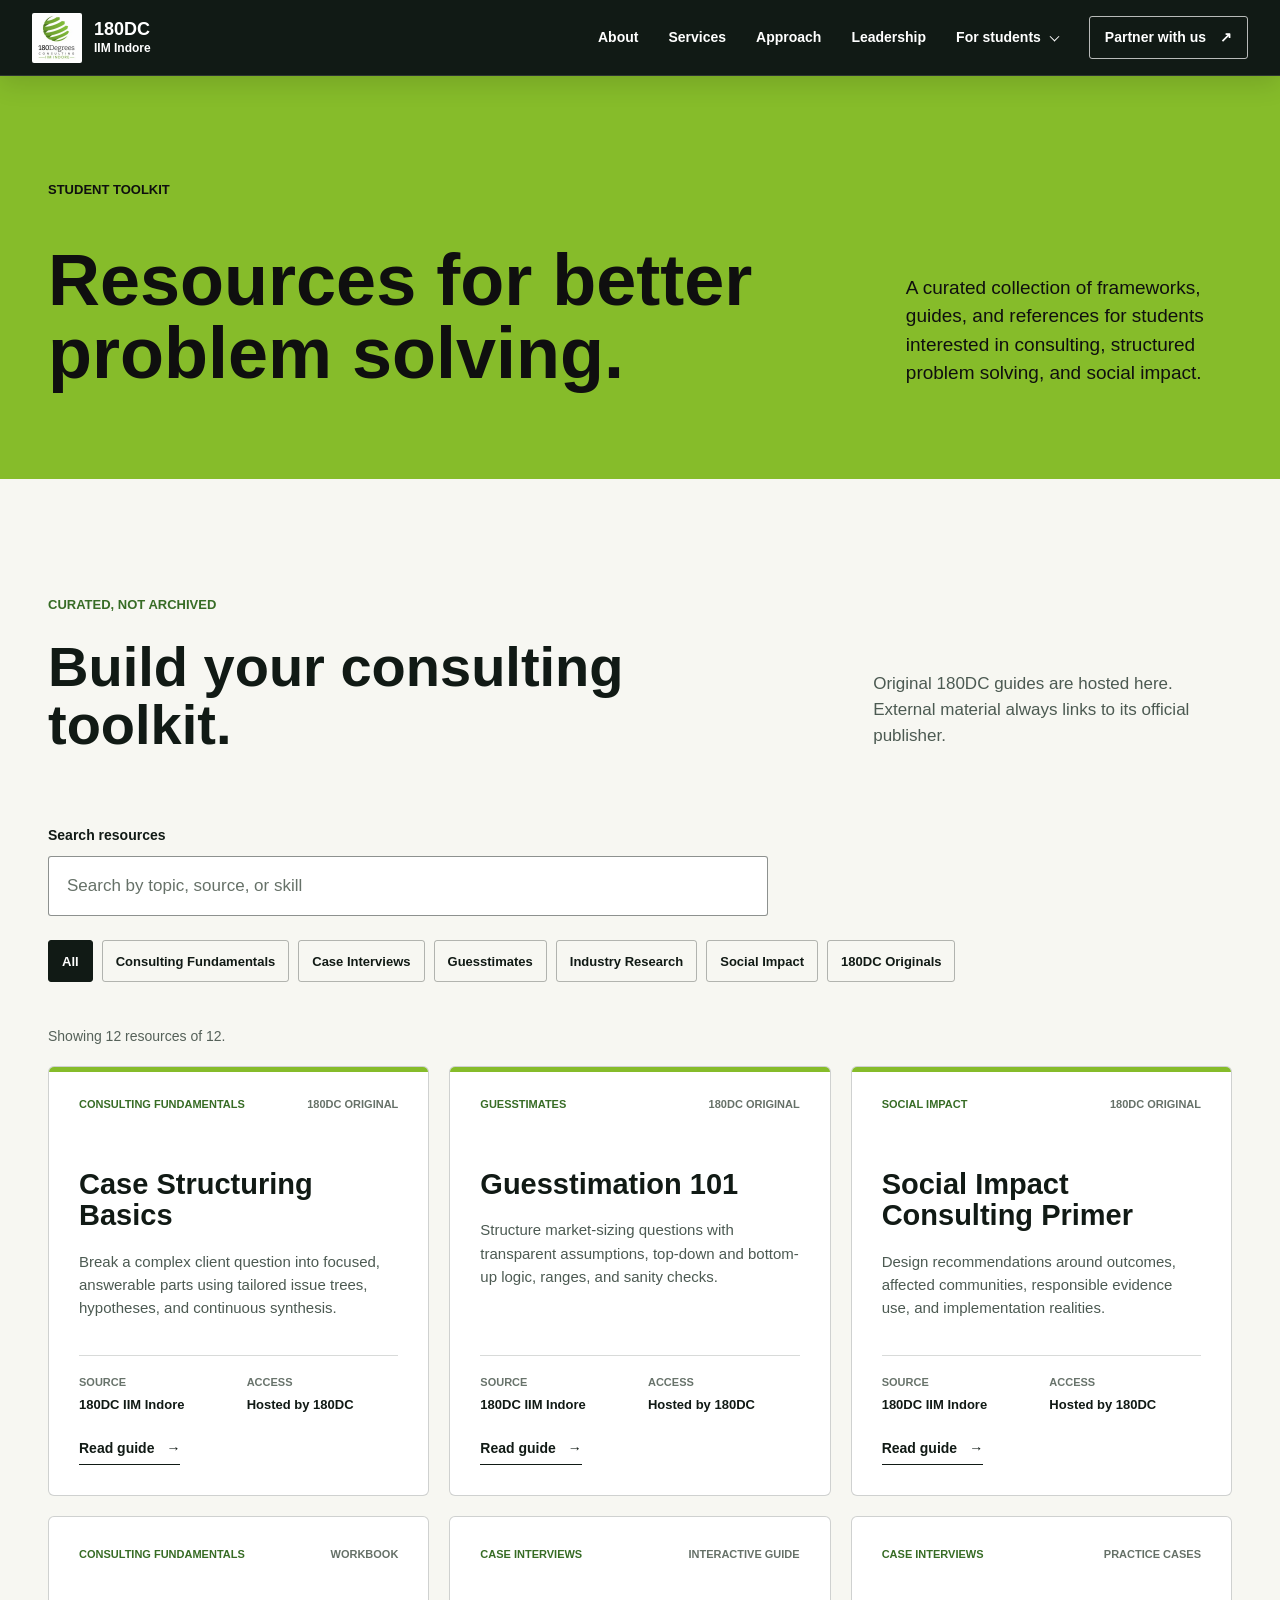
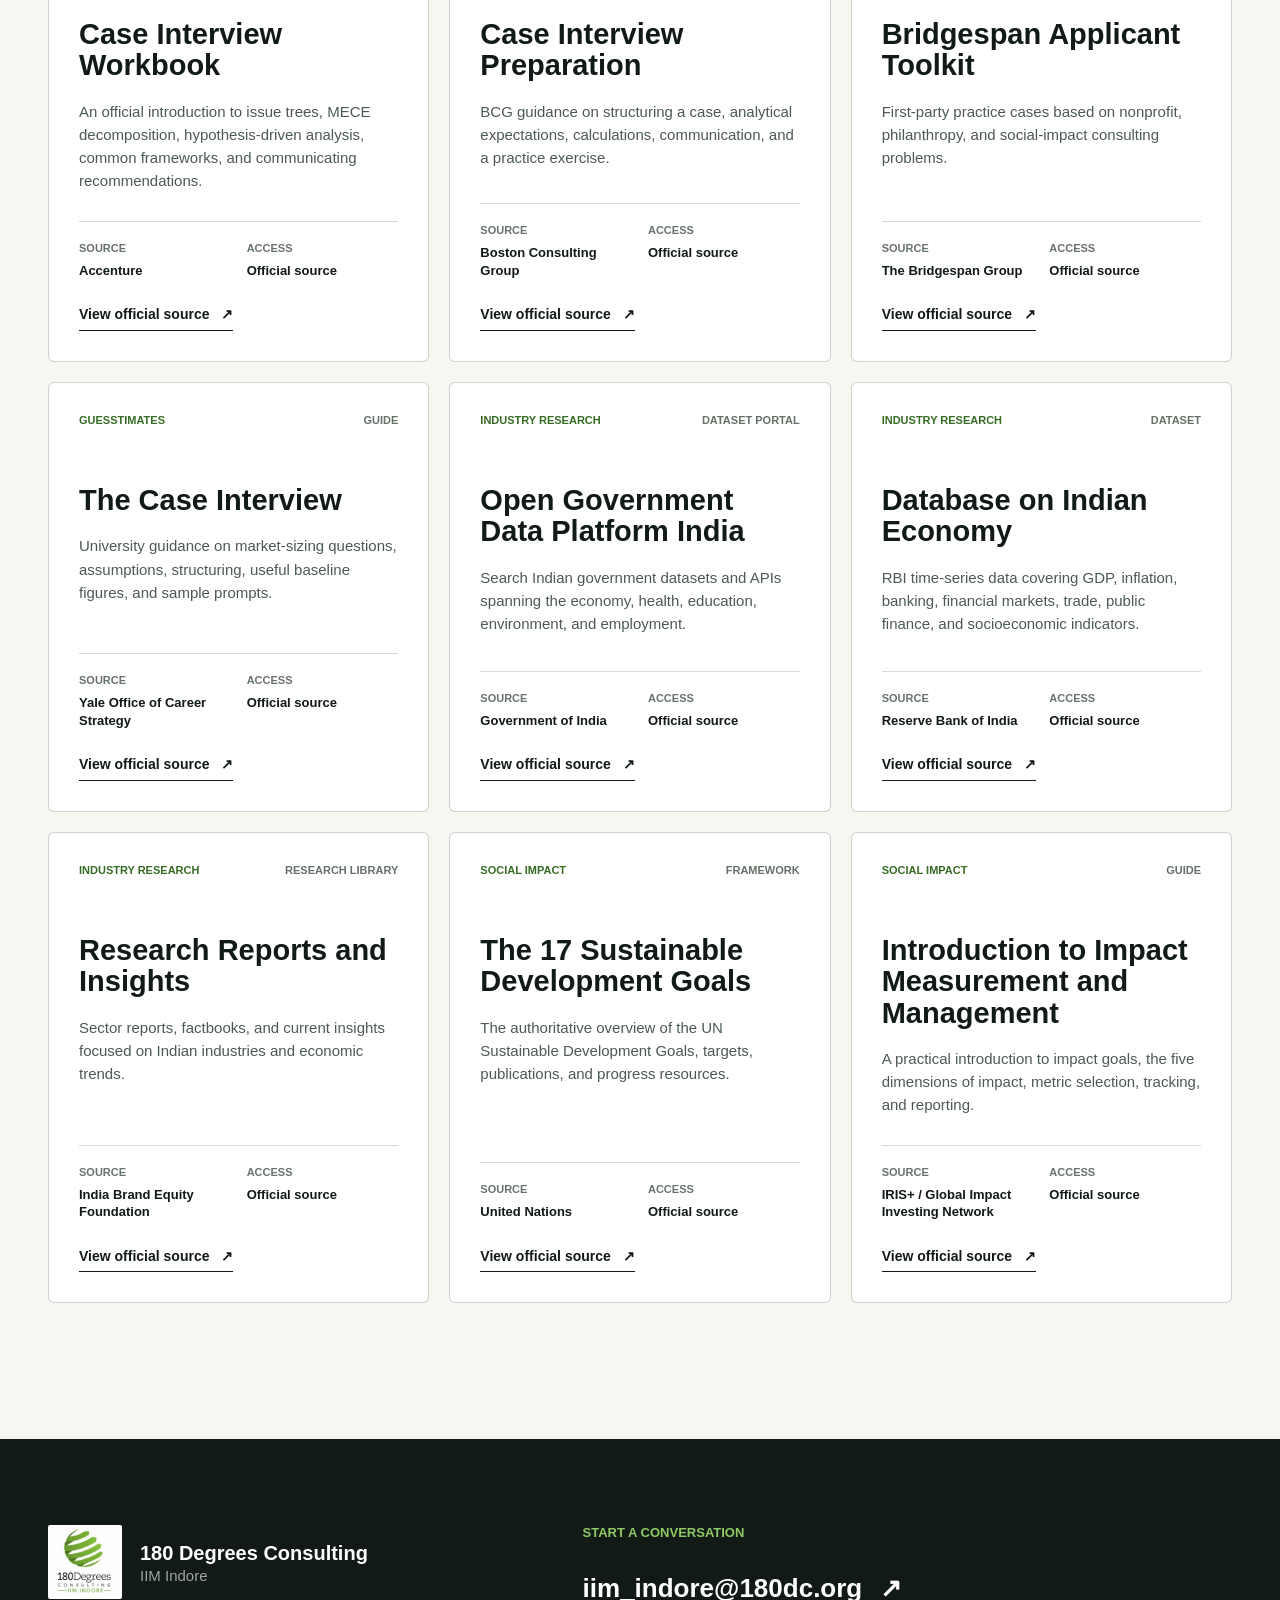
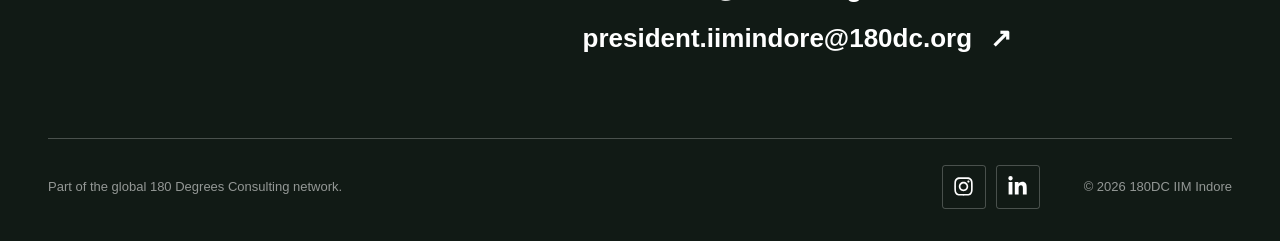
==== commit 82c28e1a: "Update website" ====
--- a/resources.html
+++ b/resources.html
@@ -34,7 +34,7 @@
         <details class="site-nav__group" data-nav-group>
           <summary>For students</summary>
           <div class="site-nav__submenu">
-            <a href="index.html#join">Join 180DC</a>
+            <a href="https://www.instagram.com/180dc_iimi/" target="_blank" rel="noreferrer">Follow our work</a>
             <a href="resources.html" aria-current="page">Resources</a>
           </div>
         </details>
--- a/styles.css
+++ b/styles.css
@@ -183,8 +183,14 @@
 .button:focus-visible,
 .text-link:focus-visible,
 .site-nav a:focus-visible,
+.site-nav summary:focus-visible,
 .footer-socials a:focus-visible,
-.footer-contact a:focus-visible {
+.footer-contact a:focus-visible,
+.resource-filter:focus-visible,
+.resource-search input:focus-visible,
+.resource-card__action:focus-visible,
+.guide-back:focus-visible,
+.guide-toc a:focus-visible {
   outline: 3px solid var(--green);
   outline-offset: 4px;
 }
@@ -273,7 +279,8 @@
 }
 
 .site-header.is-scrolled,
-.site-header.is-open {
+.site-header.is-open,
+.site-header--solid {
   height: 76px;
   background: var(--ink);
   border-color: rgba(255, 255, 255, 0.12);
@@ -331,6 +338,64 @@
   font-size: 14px;
   font-weight: 650;
   text-decoration: none;
+}
+
+.site-nav__group {
+  position: relative;
+}
+
+.site-nav__group summary {
+  position: relative;
+  padding-right: 18px;
+  font-size: 14px;
+  font-weight: 650;
+  list-style: none;
+  cursor: pointer;
+}
+
+.site-nav__group summary::-webkit-details-marker {
+  display: none;
+}
+
+.site-nav__group summary::after {
+  position: absolute;
+  top: 50%;
+  right: 1px;
+  width: 6px;
+  height: 6px;
+  border-right: 1px solid currentColor;
+  border-bottom: 1px solid currentColor;
+  content: "";
+  transform: translateY(-70%) rotate(45deg);
+  transition: transform 180ms ease;
+}
+
+.site-nav__group[open] summary::after {
+  transform: translateY(-30%) rotate(225deg);
+}
+
+.site-nav__submenu {
+  position: absolute;
+  top: calc(100% + 18px);
+  left: -18px;
+  width: 204px;
+  padding: 8px;
+  color: var(--ink);
+  background: var(--white);
+  border: 1px solid rgba(17, 26, 21, 0.12);
+  border-radius: 3px;
+  box-shadow: 0 18px 40px rgba(0, 0, 0, 0.18);
+}
+
+.site-nav__submenu a {
+  display: block;
+  padding: 12px 11px;
+  border-radius: 2px;
+}
+
+.site-nav__submenu a:hover,
+.site-nav__submenu a[aria-current="page"] {
+  background: var(--sage);
 }
 
 .site-nav > a:not(.site-nav__cta)::after {
@@ -986,6 +1051,17 @@
   font-size: 18px;
 }
 
+.pathway__actions {
+  display: flex;
+  flex-wrap: wrap;
+  align-items: center;
+  gap: 24px;
+}
+
+.pathway__actions .text-link {
+  color: var(--brand-ink);
+}
+
 .pathway--partner {
   color: var(--white);
   background: var(--green-dark);
@@ -1118,6 +1194,525 @@
   height: 21px;
 }
 
+/* Student resource library */
+.resource-hero {
+  padding: calc(var(--header-height) + 76px) 0 88px;
+  color: var(--brand-ink);
+  background: var(--brand-green);
+}
+
+.resource-hero__inner {
+  display: grid;
+  grid-template-columns: minmax(0, 1.55fr) minmax(280px, 0.65fr);
+  gap: 80px;
+  align-items: end;
+}
+
+.resource-hero .eyebrow {
+  grid-column: 1 / -1;
+  margin-bottom: -34px;
+  color: var(--brand-ink);
+}
+
+.resource-hero h1 {
+  max-width: 900px;
+  margin-bottom: 0;
+  font-size: 72px;
+}
+
+.resource-hero__inner > p:last-child {
+  margin-bottom: 3px;
+  font-size: 19px;
+  line-height: 1.5;
+}
+
+.resource-library {
+  padding: 118px 0 136px;
+  background: var(--paper);
+}
+
+.resource-library__heading {
+  display: grid;
+  grid-template-columns: minmax(0, 1.35fr) minmax(280px, 0.65fr);
+  gap: 80px;
+  align-items: end;
+}
+
+.resource-library__heading h2 {
+  font-size: 56px;
+}
+
+.resource-library__heading > p {
+  max-width: 430px;
+  margin-bottom: 3px;
+  color: #4c5a52;
+  font-size: 17px;
+}
+
+.resource-toolbar {
+  margin-top: 72px;
+}
+
+.resource-search {
+  max-width: 720px;
+}
+
+.resource-search label {
+  display: block;
+  margin-bottom: 10px;
+  font-size: 14px;
+  font-weight: 750;
+}
+
+.resource-search input {
+  width: 100%;
+  min-height: 60px;
+  padding: 15px 18px;
+  border: 1px solid rgba(17, 26, 21, 0.48);
+  border-radius: 3px;
+  color: var(--ink);
+  background: var(--white);
+  outline: none;
+  transition: border-color 180ms ease, box-shadow 180ms ease;
+}
+
+.resource-search input::placeholder {
+  color: #667168;
+  opacity: 1;
+}
+
+.resource-search input:focus-visible {
+  border-color: var(--green-dark);
+  box-shadow: 0 0 0 3px rgba(90, 162, 47, 0.18);
+}
+
+.resource-filters {
+  display: flex;
+  flex-wrap: wrap;
+  gap: 9px;
+  margin-top: 24px;
+}
+
+.resource-filter {
+  min-height: 42px;
+  padding: 9px 13px;
+  border: 1px solid rgba(17, 26, 21, 0.3);
+  border-radius: 3px;
+  color: var(--ink);
+  background: transparent;
+  font-size: 13px;
+  font-weight: 700;
+  line-height: 1.2;
+  cursor: pointer;
+  transition: color 160ms ease, background 160ms ease, border-color 160ms ease;
+}
+
+.resource-filter:hover {
+  border-color: var(--ink);
+}
+
+.resource-filter[aria-pressed="true"] {
+  color: var(--white);
+  background: var(--ink);
+  border-color: var(--ink);
+}
+
+.resource-status {
+  margin: 44px 0 18px;
+  color: #556159;
+  font-size: 14px;
+}
+
+.resource-grid {
+  display: grid;
+  grid-template-columns: repeat(3, minmax(0, 1fr));
+  gap: 20px;
+}
+
+.resource-card {
+  position: relative;
+  min-width: 0;
+  min-height: 430px;
+  display: flex;
+  flex-direction: column;
+  padding: 30px;
+  overflow: hidden;
+  border: 1px solid rgba(17, 26, 21, 0.2);
+  border-radius: 6px;
+  background: var(--white);
+}
+
+.resource-card--featured::before {
+  position: absolute;
+  top: 0;
+  right: 0;
+  left: 0;
+  height: 5px;
+  background: var(--brand-green);
+  content: "";
+}
+
+.resource-card__labels {
+  min-height: 46px;
+  display: flex;
+  flex-wrap: wrap;
+  align-items: flex-start;
+  justify-content: space-between;
+  gap: 8px 14px;
+  margin-bottom: 26px;
+  font-size: 11px;
+  font-weight: 750;
+  line-height: 1.35;
+  text-transform: uppercase;
+}
+
+.resource-card__category {
+  max-width: 65%;
+  margin: 0;
+  color: var(--green-dark);
+}
+
+.resource-card__type {
+  color: #667168;
+  text-align: right;
+}
+
+.resource-card h2 {
+  margin-bottom: 18px;
+  font-size: 29px;
+  line-height: 1.08;
+  overflow-wrap: anywhere;
+}
+
+.resource-card__description {
+  margin-bottom: 28px;
+  color: #4c5a52;
+  font-size: 15px;
+  line-height: 1.55;
+}
+
+.resource-card__meta {
+  display: grid;
+  grid-template-columns: 1fr 1fr;
+  gap: 16px;
+  margin: auto 0 25px;
+  padding-top: 18px;
+  border-top: 1px solid rgba(17, 26, 21, 0.16);
+}
+
+.resource-card__meta div {
+  min-width: 0;
+}
+
+.resource-card__meta dt {
+  color: #68736b;
+  font-size: 11px;
+  font-weight: 750;
+  text-transform: uppercase;
+}
+
+.resource-card__meta dd {
+  margin: 5px 0 0;
+  font-size: 13px;
+  font-weight: 650;
+  line-height: 1.35;
+  overflow-wrap: anywhere;
+}
+
+.resource-card__action {
+  display: inline-flex;
+  align-items: center;
+  align-self: flex-start;
+  gap: 12px;
+  padding-bottom: 4px;
+  border-bottom: 1px solid currentColor;
+  color: var(--ink);
+  font-size: 14px;
+  font-weight: 750;
+  text-decoration: none;
+}
+
+.resource-card__action::after {
+  content: "\2197";
+  transition: transform 180ms ease;
+}
+
+.resource-card__action:not([target])::after {
+  content: "\2192";
+}
+
+.resource-card__action:hover::after {
+  transform: translate(3px, -2px);
+}
+
+.resource-empty {
+  margin-top: 40px;
+  padding: 70px 0;
+  border-top: 1px solid var(--line);
+  border-bottom: 1px solid var(--line);
+  text-align: center;
+}
+
+.resource-empty h2 {
+  max-width: none;
+  margin-bottom: 18px;
+  font-size: 40px;
+}
+
+.resource-empty p {
+  max-width: 520px;
+  margin: 0 auto 28px;
+  color: #556159;
+}
+
+.resource-empty[hidden],
+.resource-grid[hidden] {
+  display: none;
+}
+
+/* 180DC original guides */
+.guide-hero {
+  padding: calc(var(--header-height) + 64px) 0 84px;
+  color: var(--white);
+  background: var(--ink);
+}
+
+.guide-back {
+  display: inline-block;
+  margin-bottom: 66px;
+  color: rgba(255, 255, 255, 0.76);
+  font-size: 14px;
+  font-weight: 700;
+  text-decoration: none;
+}
+
+.guide-back:hover {
+  color: var(--white);
+}
+
+.guide-hero__labels {
+  display: flex;
+  flex-wrap: wrap;
+  gap: 12px 26px;
+  margin-bottom: 24px;
+  color: #9fda77;
+  font-size: 12px;
+  font-weight: 750;
+  text-transform: uppercase;
+}
+
+.guide-hero h1 {
+  max-width: 960px;
+  margin-bottom: 28px;
+  font-size: 74px;
+}
+
+.guide-hero__inner > p {
+  max-width: 720px;
+  margin-bottom: 50px;
+  color: rgba(255, 255, 255, 0.76);
+  font-size: 23px;
+  line-height: 1.4;
+}
+
+.guide-hero__meta {
+  max-width: 760px;
+  display: grid;
+  grid-template-columns: repeat(3, minmax(0, 1fr));
+  gap: 20px;
+  margin: 0;
+  padding-top: 22px;
+  border-top: 1px solid var(--line-light);
+}
+
+.guide-hero__meta dt {
+  color: rgba(255, 255, 255, 0.55);
+  font-size: 11px;
+  font-weight: 750;
+  text-transform: uppercase;
+}
+
+.guide-hero__meta dd {
+  margin: 5px 0 0;
+  font-size: 14px;
+  font-weight: 650;
+}
+
+.guide-layout {
+  display: grid;
+  grid-template-columns: 230px minmax(0, 790px);
+  gap: clamp(60px, 8vw, 120px);
+  justify-content: start;
+  padding-top: 104px;
+  padding-bottom: 136px;
+}
+
+.guide-toc {
+  position: sticky;
+  top: 112px;
+  align-self: start;
+}
+
+.guide-toc .eyebrow {
+  margin-bottom: 22px;
+}
+
+.guide-toc ol {
+  margin: 0;
+  padding: 0;
+  list-style: none;
+}
+
+.guide-toc li {
+  border-top: 1px solid var(--line);
+}
+
+.guide-toc li:last-child {
+  border-bottom: 1px solid var(--line);
+}
+
+.guide-toc a {
+  display: block;
+  padding: 13px 0;
+  color: #4c5a52;
+  font-size: 13px;
+  line-height: 1.35;
+  text-decoration: none;
+}
+
+.guide-toc a:hover {
+  color: var(--ink);
+}
+
+.guide-content > section {
+  padding: 66px 0 70px;
+  border-top: 1px solid var(--line);
+  scroll-margin-top: 96px;
+}
+
+.guide-content > section:first-child {
+  padding-top: 0;
+  border-top: 0;
+}
+
+.guide-content__number {
+  display: block;
+  margin-bottom: 32px;
+  color: var(--green-dark);
+  font-size: 13px;
+  font-weight: 750;
+}
+
+.guide-content h2 {
+  max-width: 700px;
+  margin-bottom: 24px;
+  font-size: 46px;
+}
+
+.guide-content section > p {
+  max-width: 720px;
+  color: #3f4b43;
+  font-size: 18px;
+  line-height: 1.65;
+}
+
+.guide-content ul {
+  margin: 30px 0 0;
+  padding: 0;
+  list-style: none;
+}
+
+.guide-content section li {
+  position: relative;
+  padding: 14px 0 14px 27px;
+  border-top: 1px solid rgba(17, 26, 21, 0.14);
+}
+
+.guide-content section li::before {
+  position: absolute;
+  top: 20px;
+  left: 2px;
+  width: 7px;
+  height: 7px;
+  background: var(--brand-green);
+  content: "";
+}
+
+.guide-formula {
+  margin: 30px 0 !important;
+  padding: 20px 22px;
+  color: var(--ink) !important;
+  background: var(--white);
+  border: 1px solid rgba(17, 26, 21, 0.18);
+  border-radius: 3px;
+  font-size: 17px !important;
+  overflow-wrap: anywhere;
+}
+
+.guide-formula code {
+  font-family: Consolas, "Courier New", monospace;
+}
+
+.guide-example {
+  margin: 38px 0 72px;
+  padding: 42px;
+  color: var(--brand-ink);
+  background: var(--brand-green);
+  border-radius: 6px;
+  scroll-margin-top: 96px;
+}
+
+.guide-example .eyebrow {
+  margin-bottom: 38px;
+  color: var(--brand-ink);
+}
+
+.guide-example h2 {
+  margin-bottom: 22px;
+  font-size: 38px;
+}
+
+.guide-example > p:last-child {
+  margin-bottom: 0;
+}
+
+.guide-example .guide-formula {
+  background: rgba(255, 255, 255, 0.88);
+}
+
+.guide-checklist {
+  margin-top: 26px !important;
+}
+
+.guide-checklist li {
+  border-color: rgba(15, 15, 15, 0.2) !important;
+}
+
+.guide-checklist li::before {
+  top: 18px !important;
+  width: 10px !important;
+  height: 6px !important;
+  background: transparent !important;
+  border-bottom: 2px solid var(--brand-ink);
+  border-left: 2px solid var(--brand-ink);
+  transform: rotate(-45deg);
+}
+
+.guide-end {
+  display: flex;
+  align-items: center;
+  justify-content: space-between;
+  gap: 24px;
+  padding-top: 36px;
+  border-top: 1px solid var(--line);
+}
+
+.guide-end p {
+  max-width: 360px;
+  margin-bottom: 0;
+  color: #4c5a52;
+}
+
 .js [data-reveal] {
   opacity: 0;
   transform: translateY(24px);
@@ -1171,6 +1766,14 @@
   .pathway {
     min-height: 560px;
     padding: 64px 40px;
+  }
+
+  .resource-grid {
+    grid-template-columns: repeat(2, minmax(0, 1fr));
+  }
+
+  .resource-card {
+    min-height: 400px;
   }
 }
 
@@ -1214,6 +1817,36 @@
     right: -14px;
   }
 
+  .resource-hero__inner,
+  .resource-library__heading {
+    grid-template-columns: 1fr;
+    gap: 32px;
+  }
+
+  .resource-hero .eyebrow {
+    margin-bottom: -6px;
+  }
+
+  .resource-hero__inner > p:last-child,
+  .resource-library__heading > p {
+    max-width: 650px;
+  }
+
+  .guide-layout {
+    grid-template-columns: 1fr;
+    gap: 70px;
+  }
+
+  .guide-toc {
+    position: static;
+  }
+
+  .guide-toc ol {
+    display: grid;
+    grid-template-columns: repeat(2, minmax(0, 1fr));
+    column-gap: 28px;
+  }
+
 }
 
 @media (max-width: 820px) {
@@ -1235,7 +1868,8 @@
 
   .site-header,
   .site-header.is-scrolled,
-  .site-header.is-open {
+  .site-header.is-open,
+  .site-header--solid {
     height: 72px;
   }
 
@@ -1300,6 +1934,8 @@
     align-items: stretch;
     gap: 0;
     padding: 30px 20px 44px;
+    overflow-y: auto;
+    overscroll-behavior: contain;
     color: var(--white);
     background: var(--ink);
     opacity: 0;
@@ -1327,6 +1963,44 @@
     font-size: 24px;
   }
 
+  .site-nav__group {
+    width: 100%;
+  }
+
+  .site-nav__group summary {
+    padding: 17px 32px 17px 4px;
+    border-bottom: 1px solid rgba(255, 255, 255, 0.14);
+    font-size: 24px;
+  }
+
+  .site-nav__group summary::after {
+    right: 9px;
+    width: 8px;
+    height: 8px;
+  }
+
+  .site-nav__submenu {
+    position: static;
+    width: auto;
+    padding: 0 0 5px 18px;
+    color: var(--white);
+    background: transparent;
+    border: 0;
+    box-shadow: none;
+  }
+
+  .site-nav__submenu a {
+    padding: 14px 4px;
+    border-radius: 0;
+    font-size: 18px;
+  }
+
+  .site-nav__submenu a:hover,
+  .site-nav__submenu a[aria-current="page"] {
+    color: #a8dd80;
+    background: transparent;
+  }
+
   .site-nav__cta {
     min-height: 54px;
     justify-content: space-between;
@@ -1444,6 +2118,39 @@
   .footer-bottom > p:first-child {
     grid-column: 1 / -1;
   }
+
+  .resource-hero {
+    padding: 132px 0 72px;
+  }
+
+  .resource-hero h1 {
+    font-size: 58px;
+  }
+
+  .resource-library {
+    padding: 92px 0 108px;
+  }
+
+  .resource-library__heading h2 {
+    font-size: 48px;
+  }
+
+  .guide-hero {
+    padding: 126px 0 74px;
+  }
+
+  .guide-back {
+    margin-bottom: 52px;
+  }
+
+  .guide-hero h1 {
+    font-size: 58px;
+  }
+
+  .guide-layout {
+    padding-top: 86px;
+    padding-bottom: 106px;
+  }
 }
 
 @media (max-width: 560px) {
@@ -1585,6 +2292,98 @@
 
   .pathway h2 {
     font-size: 42px;
+  }
+
+  .pathway__actions {
+    align-items: flex-start;
+    flex-direction: column;
+    gap: 20px;
+  }
+
+  .resource-hero h1 {
+    font-size: 43px;
+  }
+
+  .resource-hero__inner > p:last-child {
+    font-size: 17px;
+  }
+
+  .resource-library__heading h2 {
+    font-size: 38px;
+  }
+
+  .resource-toolbar {
+    margin-top: 54px;
+  }
+
+  .resource-filter {
+    flex: 1 1 calc(50% - 9px);
+    padding-inline: 9px;
+    overflow-wrap: anywhere;
+  }
+
+  .resource-grid {
+    grid-template-columns: 1fr;
+  }
+
+  .resource-card {
+    min-height: 390px;
+    padding: 26px;
+  }
+
+  .resource-card__labels {
+    min-height: 0;
+  }
+
+  .resource-card__category {
+    max-width: 60%;
+  }
+
+  .resource-card h2 {
+    font-size: 28px;
+  }
+
+  .guide-hero h1 {
+    font-size: 43px;
+  }
+
+  .guide-hero__inner > p {
+    font-size: 19px;
+  }
+
+  .guide-hero__meta {
+    grid-template-columns: 1fr;
+    gap: 15px;
+  }
+
+  .guide-toc ol {
+    grid-template-columns: 1fr;
+  }
+
+  .guide-content > section {
+    padding: 54px 0 58px;
+  }
+
+  .guide-content h2 {
+    font-size: 37px;
+  }
+
+  .guide-content section > p {
+    font-size: 17px;
+  }
+
+  .guide-example {
+    margin-bottom: 60px;
+    padding: 28px 24px;
+  }
+
+  .guide-example h2 {
+    font-size: 32px;
+  }
+
+  .guide-end {
+    align-items: flex-start;
+    flex-direction: column;
   }
 
   .footer-contact a {
